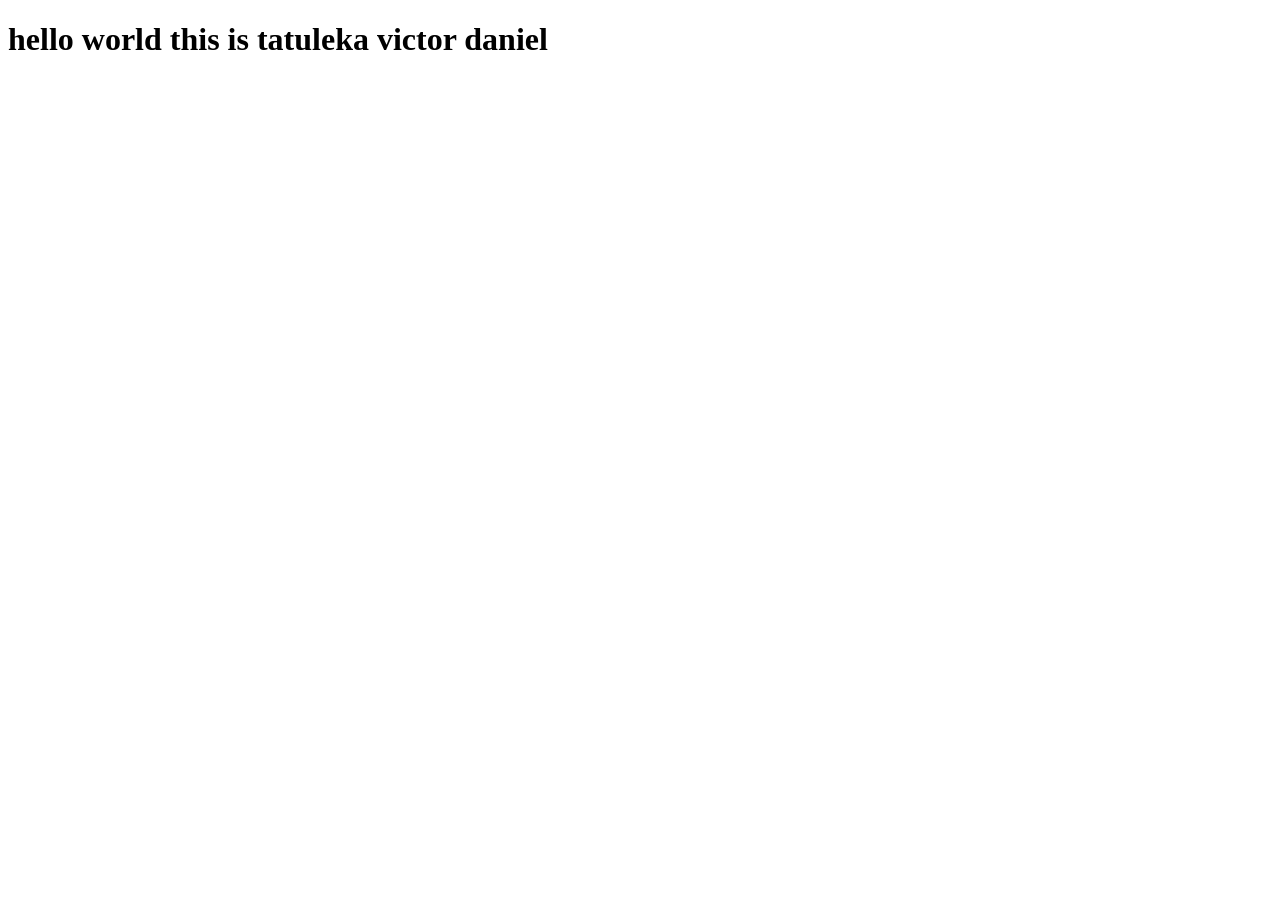
==== index.html @ 6329b4a7 "another vercel deployment" ====
<!DOCTYPE html>
<html lang="en">
<head>
    <meta charset="UTF-8">
    <meta name="viewport" content="width=device-width, initial-scale=1.0">
    <title>vercel upload</title>
</head>
<body>
    <h1>hello world this is tatuleka victor daniel</h1>
</body>
</html>
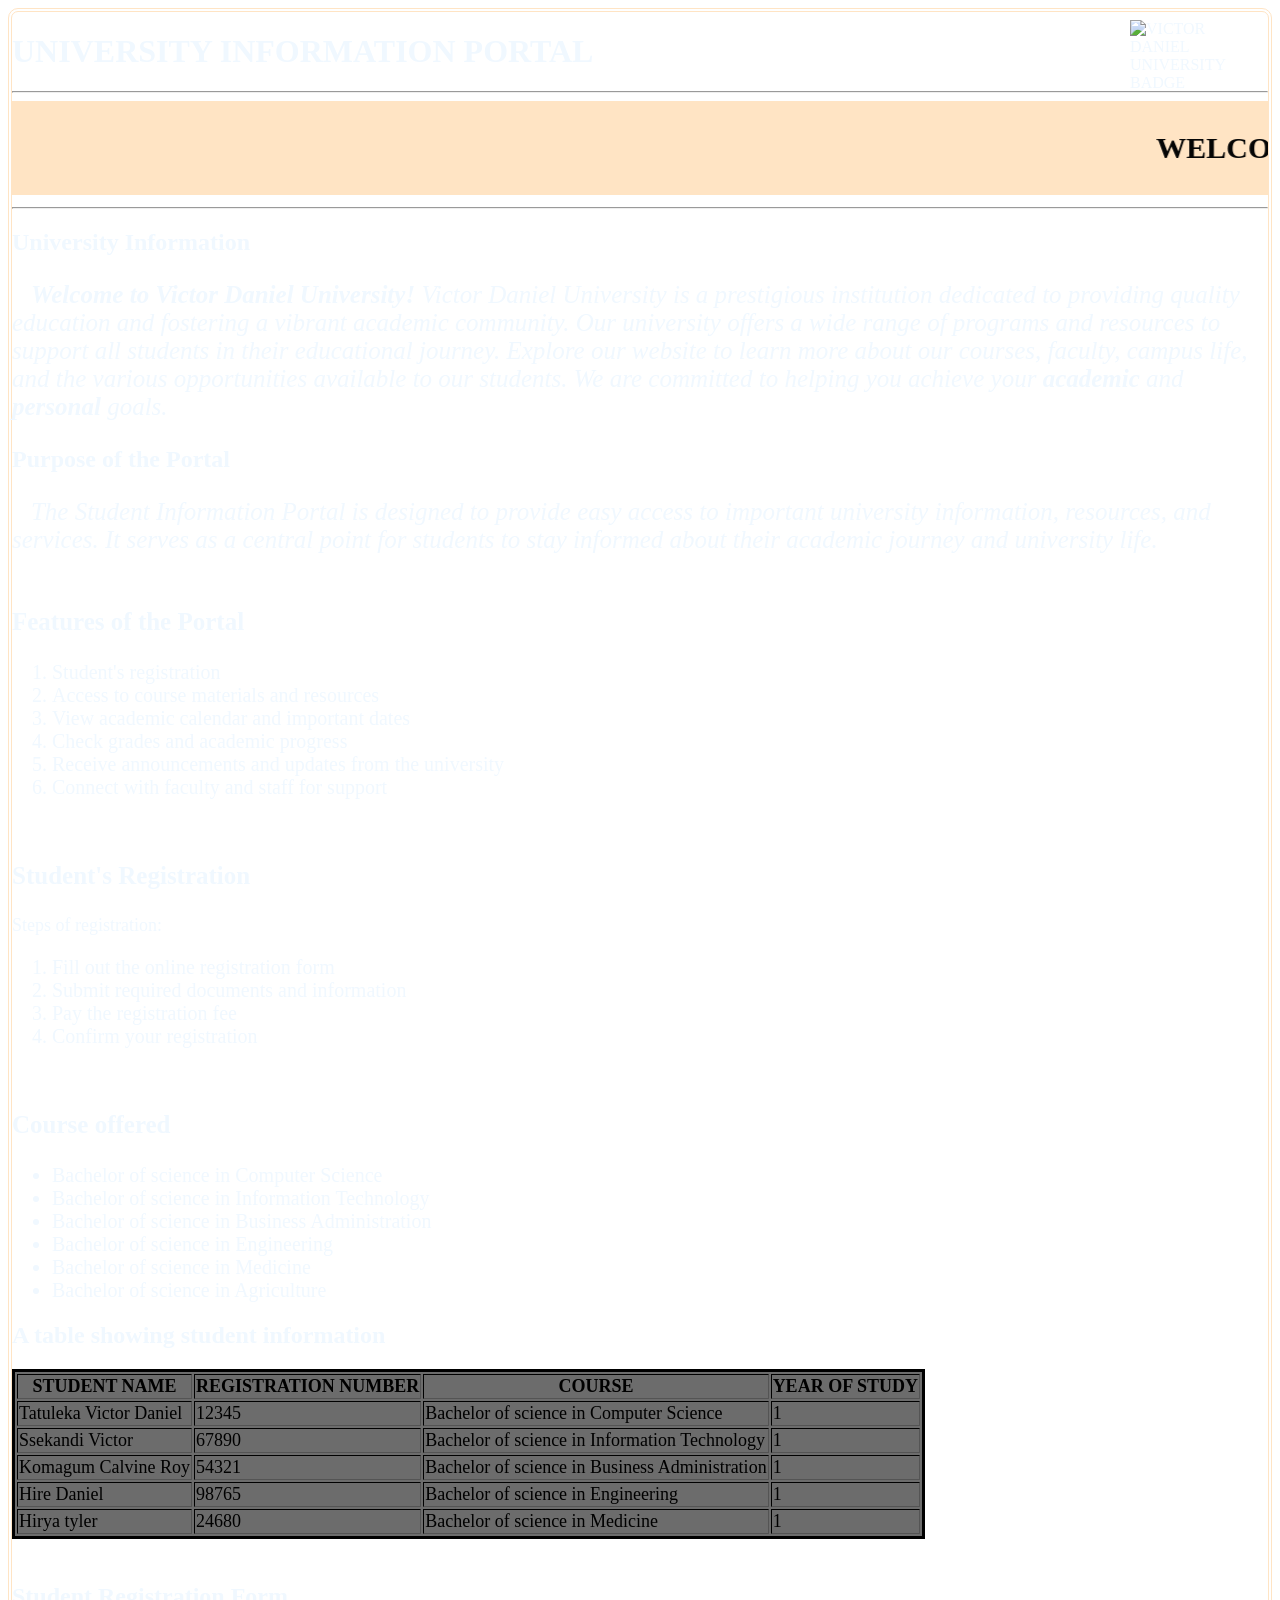
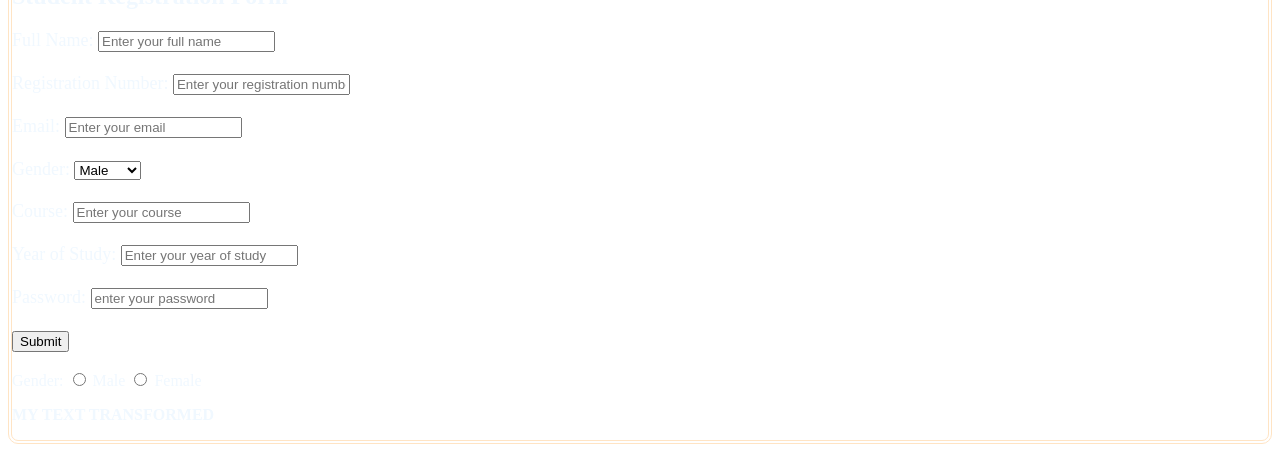
==== commit 19eefe0f: "add index.html" ====
--- a/index.html
+++ b/index.html
@@ -1,11 +1,138 @@
 <!DOCTYPE html>
 <html lang="en">
-<head>
+<head><link rel="stylesheet" href="style.css">
     <meta charset="UTF-8">
     <meta name="viewport" content="width=device-width, initial-scale=1.0">
-    <title>vercel upload</title>
-</head>
-<body>
-    <h1>hello world this is tatuleka victor daniel</h1>
+    <title>VICTOR DANIEL UNIVERSITY</title>
+    <style type="text/css">
+        body{background-image:url(G.jpg);
+       background-repeat: no-repeat;
+       background-attachment:scroll;
+       background-size: 100% 100%;   
+        }
+    </style>
+</head><H1 style="font: size 30px;"><strong> UNIVERSITY INFORMATION PORTAL</strong></H1>
+<hr>
+        <marquee behavior="scroll" direction="left" style="background-color: bisque;"><p style="color: rgb(5, 5, 5); font-size: 30px;"><strong>WELCOME TO VICTOR DANIEL UNIVERSITY INFORMATION PORTAL </strong></p></marquee>
+        <hr>
+<body style="color: aliceblue;border: 4px double white;border-color:bisque;border-radius: 10px;margin: left 1cm;table-layout: fixed;margin-top: 0.2cm;">
+    <h2>University Information</h2>
+    <section>
+        <i>
+        <p style="font-family: Cambria, Cochin, Georgia, Times, 'Times New Roman', serif;font-size: 20px;text-indent: 0.5cm;font-size: 25px;">
+           <strong>Welcome to Victor Daniel University!</strong> Victor Daniel University is a prestigious institution dedicated to providing quality education and fostering a vibrant academic community.
+            Our university offers a wide range of programs and resources to support all students in their educational journey. Explore our website to learn more about our courses, faculty, campus life, and the various opportunities available to our students.
+            We are committed to helping you achieve your <strong>academic</strong> and <strong>personal</strong> goals.</p>
+        </i>
+    </section>
+    <h2>Purpose of the Portal</h2>
+    <section>
+        <i>
+    <p style="font-family: Cambria, Cochin, Georgia, Times, 'Times New Roman', serif;font-size: 20px;text-indent: 0.5cm;font-size: 25px;">
+         The Student Information Portal is designed to provide easy access to important university information, resources, and services.
+         It serves as a central point for students to stay informed about their academic journey and university life.</p>
+        </i>
+    </section>
+    <hr style="border: 2px solid white; margin: 20px 0;">
+        <h3 style="font-size: 18px;font-size: 25px;">Features of the Portal</h3>
+            <ol style="font-size: 18px;font-size: 20px;">
+                <li>Student's registration</li>
+                <li>Access to course materials and resources</li>
+                <li>View academic calendar and important dates</li>
+                <li>Check grades and academic progress</li>
+                <li>Receive announcements and updates from the university</li>
+                <li>Connect with faculty and staff for support</li>
+            </ol><br>
+<h3 style="font-size: 18px;font-size: 25px;">Student's Registration</h3>
+<p style="font-size: 18px;">Steps of registration:</p>
+<ol style="font-size: 18px;font-size: 20px;">
+    <li>Fill out the online registration form</li>
+    <li>Submit required documents and information</li>
+    <li>Pay the registration fee</li>
+    <li>Confirm your registration</li>
+</ol><br>
+<h3 style="font-size: 18px;font-size: 25px;">Course offered</h3>
+<ul style="font-size: 18px;font-size: 20px;">
+    <li>Bachelor of science in Computer Science</li>
+    <li>Bachelor of science in Information Technology</li>
+    <li>Bachelor of science in Business Administration</li>
+    <li>Bachelor of science in Engineering</li>
+    <li>Bachelor of science in Medicine</li>
+    <li>Bachelor of science in Agriculture</li>
+</ul>
+<h2 class="one">A table showing student information</h2>
+<table border="2" style="font-size: 18px;background-color: rgb(108, 108, 108);color: black;border: solid black;border-style:solid;">
+    <tr>
+        <th>STUDENT NAME</th>
+        <th>REGISTRATION NUMBER</th>
+        <th>COURSE</th>
+        <th>YEAR OF STUDY</th>
+        
+    </tr>
+    <tr>
+        <td>Tatuleka Victor Daniel</td>
+        <td>12345</td>
+        <td>Bachelor of science in Computer Science</td>
+        <td>1</td>
+    </tr>
+    <tr>
+        <td>Ssekandi Victor</td>
+        <td>67890</td>
+        <td>Bachelor of science in Information Technology</td>
+        <td>1</td>
+    </tr>
+    <tr>
+        <td>Komagum Calvine Roy</td>
+        <td>54321</td>
+        <td>Bachelor of science in Business Administration</td>
+        <td>1</td>
+    </tr>
+    <tr>
+        <td>Hire Daniel</td>
+        <td>98765</td>
+        <td>Bachelor of science in Engineering</td>
+        <td>1</td>
+    </tr>
+    <tr>
+        <td>Hirya tyler</td>
+        <td>24680</td>
+        <td>Bachelor of science in Medicine</td>
+        <td>1</td>
+    </tr>
+
+    <!-- Add more rows as needed -->
+</table>
+<hr style="border: 2px solid white; margin: 20px 0;">
+<h2 class="two"><strong>Student Registration Form</strong></h2>
+<form style="font-size: 18px;">
+    <form action="register here" method="post">
+    <label for="Fullname">Full Name:</label>
+    <input type="text" id="fullname" name="fullname" placeholder="Enter your full name"><br><br>
+    <label for="Registration number">Registration Number:</label>
+    <input type="text" id="Registration number" name="Registration number" placeholder="Enter your registration number"><br><br>
+    <label for="email">Email:</label>
+    <input type="email" id="email" name="email" placeholder="Enter your email"><br><br>
+    <label for="gender">Gender:</label>
+    <select id="gender" name="gender">
+        <option value="male">Male</option>
+        <option value="female">Female</option>   
+    </select><br><br>
+    <label for="Course">Course:</label>
+    <input type="text" id="course" name="course" placeholder="Enter your course"><br><br>
+    <label for="year">Year of Study:</label>
+    <input type="text" id="year" name="year" placeholder="Enter your year of study"><br><br>
+    <label for="password">Password:</label>
+    <input type="password" id="password" name="password" placeholder="enter your password"><br><br>
+    <button type="submit">Submit</button>
+    
+</form>
+<img src="UNI BADGE.jpeg" alt="VICTOR DANIEL UNIVERSITY BADGE" width="130" height="130"  style="position:absolute; top: 20px; right: 20px;"><br>
+<label for="gender">Gender:</label>
+<input type="radio" name="gender" id="male" value="male">
+<label for="male">Male</label>
+<input type="radio" name="gender" id="female" value="female">
+<label for="female">Female</label>
+<br>
+<p class="dan"><strong>MY TEXT TRANSFORMED</strong></p>
 </body>
 </html>
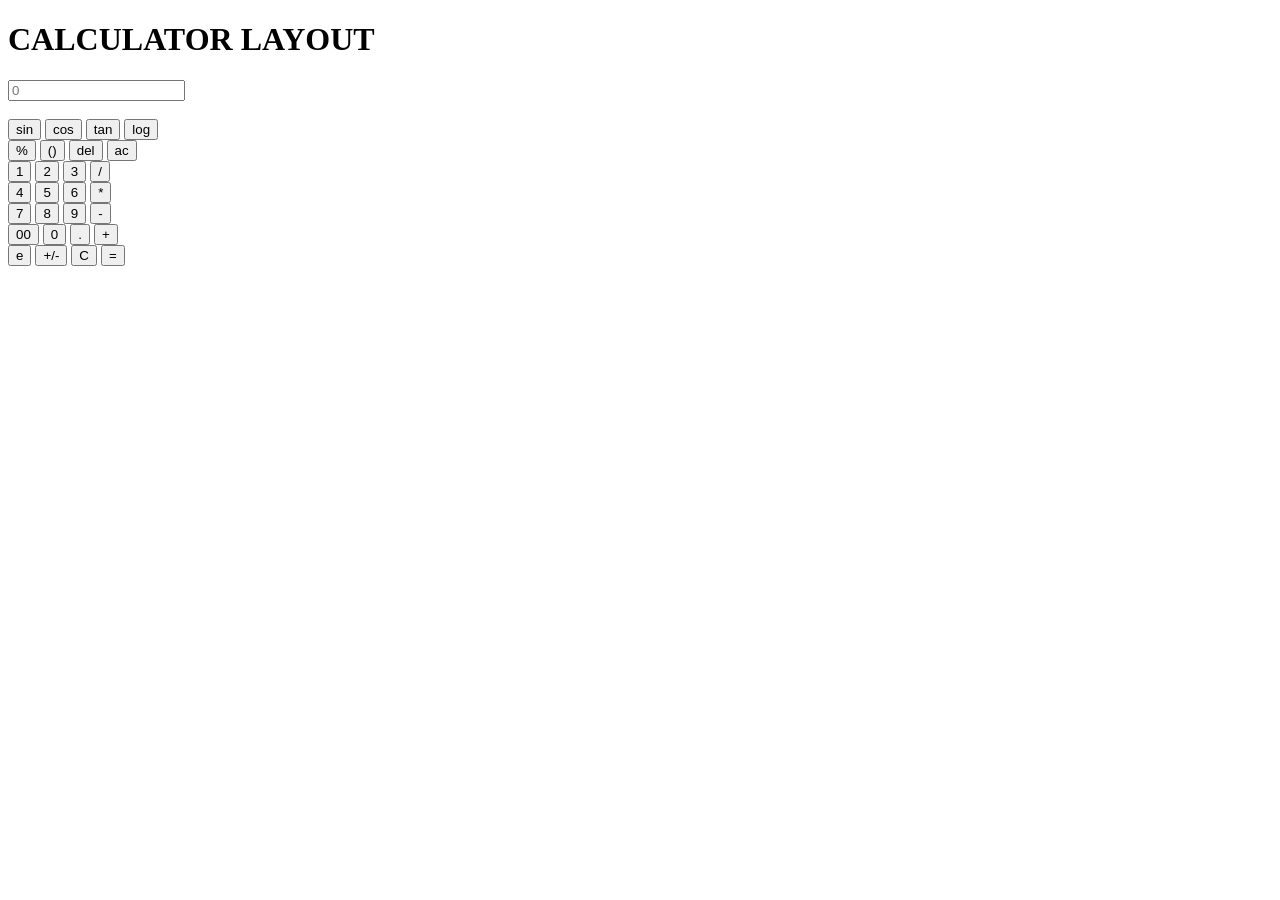
==== commit c8f63ccf: "all the work" ====
--- a/index.html
+++ b/index.html
@@ -1,138 +1,59 @@
 <!DOCTYPE html>
 <html lang="en">
-<head><link rel="stylesheet" href="style.css">
+<head><link rel="stylesheet" href="INDEX.CSS">
     <meta charset="UTF-8">
     <meta name="viewport" content="width=device-width, initial-scale=1.0">
-    <title>VICTOR DANIEL UNIVERSITY</title>
-    <style type="text/css">
-        body{background-image:url(G.jpg);
-       background-repeat: no-repeat;
-       background-attachment:scroll;
-       background-size: 100% 100%;   
-        }
-    </style>
-</head><H1 style="font: size 30px;"><strong> UNIVERSITY INFORMATION PORTAL</strong></H1>
-<hr>
-        <marquee behavior="scroll" direction="left" style="background-color: bisque;"><p style="color: rgb(5, 5, 5); font-size: 30px;"><strong>WELCOME TO VICTOR DANIEL UNIVERSITY INFORMATION PORTAL </strong></p></marquee>
-        <hr>
-<body style="color: aliceblue;border: 4px double white;border-color:bisque;border-radius: 10px;margin: left 1cm;table-layout: fixed;margin-top: 0.2cm;">
-    <h2>University Information</h2>
-    <section>
-        <i>
-        <p style="font-family: Cambria, Cochin, Georgia, Times, 'Times New Roman', serif;font-size: 20px;text-indent: 0.5cm;font-size: 25px;">
-           <strong>Welcome to Victor Daniel University!</strong> Victor Daniel University is a prestigious institution dedicated to providing quality education and fostering a vibrant academic community.
-            Our university offers a wide range of programs and resources to support all students in their educational journey. Explore our website to learn more about our courses, faculty, campus life, and the various opportunities available to our students.
-            We are committed to helping you achieve your <strong>academic</strong> and <strong>personal</strong> goals.</p>
-        </i>
-    </section>
-    <h2>Purpose of the Portal</h2>
-    <section>
-        <i>
-    <p style="font-family: Cambria, Cochin, Georgia, Times, 'Times New Roman', serif;font-size: 20px;text-indent: 0.5cm;font-size: 25px;">
-         The Student Information Portal is designed to provide easy access to important university information, resources, and services.
-         It serves as a central point for students to stay informed about their academic journey and university life.</p>
-        </i>
-    </section>
-    <hr style="border: 2px solid white; margin: 20px 0;">
-        <h3 style="font-size: 18px;font-size: 25px;">Features of the Portal</h3>
-            <ol style="font-size: 18px;font-size: 20px;">
-                <li>Student's registration</li>
-                <li>Access to course materials and resources</li>
-                <li>View academic calendar and important dates</li>
-                <li>Check grades and academic progress</li>
-                <li>Receive announcements and updates from the university</li>
-                <li>Connect with faculty and staff for support</li>
-            </ol><br>
-<h3 style="font-size: 18px;font-size: 25px;">Student's Registration</h3>
-<p style="font-size: 18px;">Steps of registration:</p>
-<ol style="font-size: 18px;font-size: 20px;">
-    <li>Fill out the online registration form</li>
-    <li>Submit required documents and information</li>
-    <li>Pay the registration fee</li>
-    <li>Confirm your registration</li>
-</ol><br>
-<h3 style="font-size: 18px;font-size: 25px;">Course offered</h3>
-<ul style="font-size: 18px;font-size: 20px;">
-    <li>Bachelor of science in Computer Science</li>
-    <li>Bachelor of science in Information Technology</li>
-    <li>Bachelor of science in Business Administration</li>
-    <li>Bachelor of science in Engineering</li>
-    <li>Bachelor of science in Medicine</li>
-    <li>Bachelor of science in Agriculture</li>
-</ul>
-<h2 class="one">A table showing student information</h2>
-<table border="2" style="font-size: 18px;background-color: rgb(108, 108, 108);color: black;border: solid black;border-style:solid;">
-    <tr>
-        <th>STUDENT NAME</th>
-        <th>REGISTRATION NUMBER</th>
-        <th>COURSE</th>
-        <th>YEAR OF STUDY</th>
-        
-    </tr>
-    <tr>
-        <td>Tatuleka Victor Daniel</td>
-        <td>12345</td>
-        <td>Bachelor of science in Computer Science</td>
-        <td>1</td>
-    </tr>
-    <tr>
-        <td>Ssekandi Victor</td>
-        <td>67890</td>
-        <td>Bachelor of science in Information Technology</td>
-        <td>1</td>
-    </tr>
-    <tr>
-        <td>Komagum Calvine Roy</td>
-        <td>54321</td>
-        <td>Bachelor of science in Business Administration</td>
-        <td>1</td>
-    </tr>
-    <tr>
-        <td>Hire Daniel</td>
-        <td>98765</td>
-        <td>Bachelor of science in Engineering</td>
-        <td>1</td>
-    </tr>
-    <tr>
-        <td>Hirya tyler</td>
-        <td>24680</td>
-        <td>Bachelor of science in Medicine</td>
-        <td>1</td>
-    </tr>
+    <title>VICTOR DANIEL'S CALCULATOR</title>
+</head>
+<body>
+    <H1>CALCULATOR LAYOUT</H1>
+    <div id="calculator">
+    <div class="shape">
+            <div>
+            <input type="text" placeholder="0" id="display">
+        </div><br>
+        <div>
+            <button class="function">sin</button>
+              <button class="function">cos</button>
+                <button class="function">tan</button>
+                <button class="function">log</button>
+                </div>
+                <div>
+                <button class="function">%</button>
+                <button class="function">()</button>
+                <button class="function">del</button>
+                <button class="function">ac</button>
+                </div>
+                <div>
+                <button class="value">1</button>
+                <button class="value">2</button>
+                <button class="value">3</button>
+                <button class="operator">/</button>
+                </div>
+                <div>
+                <button class="value">4</button>
+                <button class="value">5</button>
+                <button class="value">6</button>
+                <button class="operator">*</button>
+                </div>
+                <div>
+                <button class="value">7</button>
+                <button class="value">8</button>
+                <button class="value">9</button>
+                <button class="operator">-</button>
+                </div>
+                <div>
+                <button class="value">00</button>
+                <button class="value">0</button>
+                <button class="value">.</button>
+                <button class="operator">+</button>
+                </div>
+                <div>
+                <button class="function">e</button>
+                <button class="function">+/-</button>
+                <button  class="function">C</button>
+                <button class="operator">=</button>
+                </div>
 
-    <!-- Add more rows as needed -->
-</table>
-<hr style="border: 2px solid white; margin: 20px 0;">
-<h2 class="two"><strong>Student Registration Form</strong></h2>
-<form style="font-size: 18px;">
-    <form action="register here" method="post">
-    <label for="Fullname">Full Name:</label>
-    <input type="text" id="fullname" name="fullname" placeholder="Enter your full name"><br><br>
-    <label for="Registration number">Registration Number:</label>
-    <input type="text" id="Registration number" name="Registration number" placeholder="Enter your registration number"><br><br>
-    <label for="email">Email:</label>
-    <input type="email" id="email" name="email" placeholder="Enter your email"><br><br>
-    <label for="gender">Gender:</label>
-    <select id="gender" name="gender">
-        <option value="male">Male</option>
-        <option value="female">Female</option>   
-    </select><br><br>
-    <label for="Course">Course:</label>
-    <input type="text" id="course" name="course" placeholder="Enter your course"><br><br>
-    <label for="year">Year of Study:</label>
-    <input type="text" id="year" name="year" placeholder="Enter your year of study"><br><br>
-    <label for="password">Password:</label>
-    <input type="password" id="password" name="password" placeholder="enter your password"><br><br>
-    <button type="submit">Submit</button>
-    
-</form>
-<img src="UNI BADGE.jpeg" alt="VICTOR DANIEL UNIVERSITY BADGE" width="130" height="130"  style="position:absolute; top: 20px; right: 20px;"><br>
-<label for="gender">Gender:</label>
-<input type="radio" name="gender" id="male" value="male">
-<label for="male">Male</label>
-<input type="radio" name="gender" id="female" value="female">
-<label for="female">Female</label>
-<br>
-<p class="dan"><strong>MY TEXT TRANSFORMED</strong></p>
 </body>
 </html>
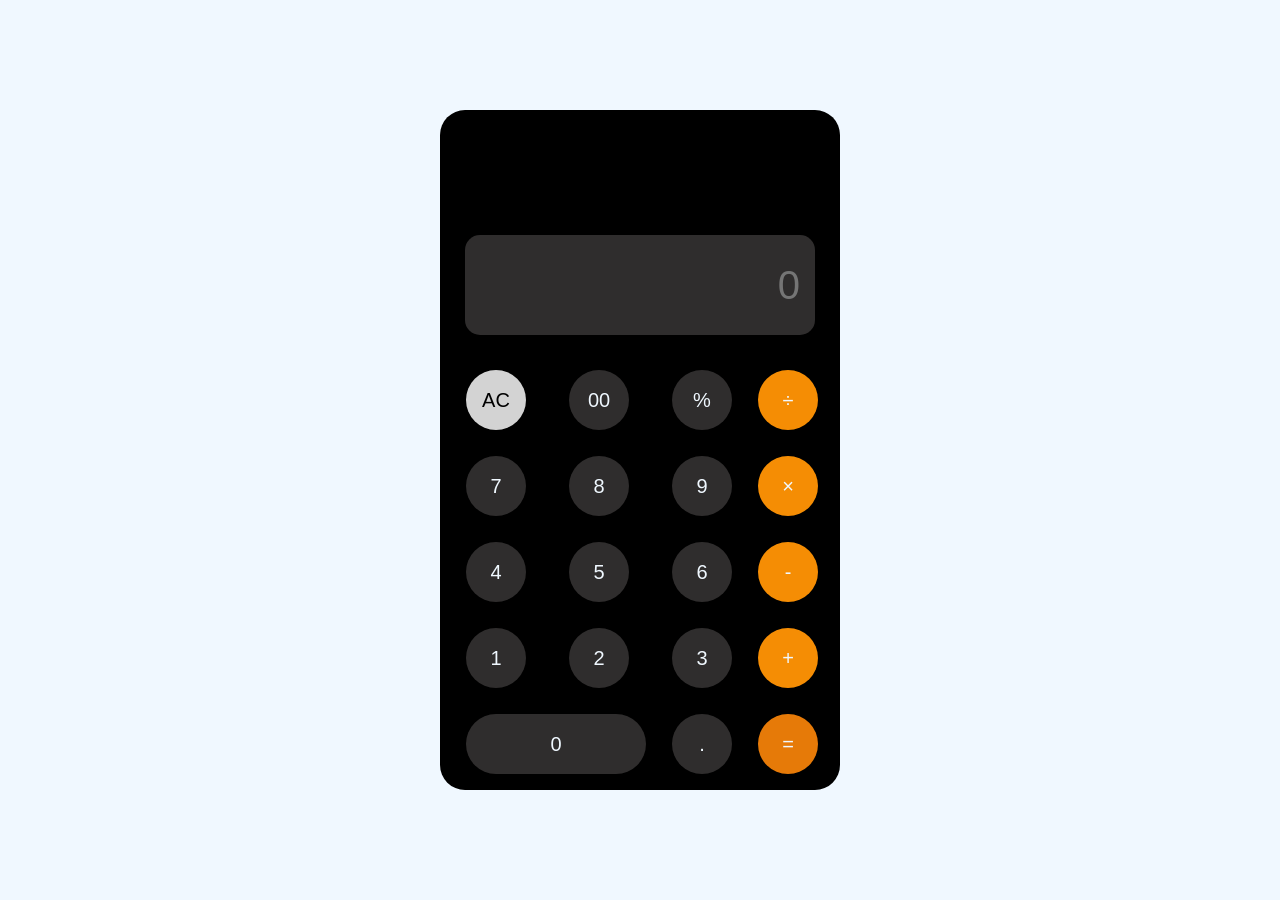
==== commit 3c7124fe: "modified calculator" ====
--- a/index.html
+++ b/index.html
@@ -1,59 +1,37 @@
 <!DOCTYPE html>
 <html lang="en">
-<head><link rel="stylesheet" href="INDEX.CSS">
+<head><link rel="stylesheet" href="STYLE.CSS">
     <meta charset="UTF-8">
     <meta name="viewport" content="width=device-width, initial-scale=1.0">
-    <title>VICTOR DANIEL'S CALCULATOR</title>
+    <title>MODERN WEB CALCULATOR INTERFACE DESIGN</title>
 </head>
 <body>
-    <H1>CALCULATOR LAYOUT</H1>
     <div id="calculator">
-    <div class="shape">
-            <div>
-            <input type="text" placeholder="0" id="display">
-        </div><br>
-        <div>
-            <button class="function">sin</button>
-              <button class="function">cos</button>
-                <button class="function">tan</button>
-                <button class="function">log</button>
-                </div>
-                <div>
-                <button class="function">%</button>
-                <button class="function">()</button>
-                <button class="function">del</button>
-                <button class="function">ac</button>
-                </div>
-                <div>
-                <button class="value">1</button>
-                <button class="value">2</button>
-                <button class="value">3</button>
-                <button class="operator">/</button>
-                </div>
-                <div>
-                <button class="value">4</button>
-                <button class="value">5</button>
-                <button class="value">6</button>
-                <button class="operator">*</button>
-                </div>
-                <div>
-                <button class="value">7</button>
-                <button class="value">8</button>
-                <button class="value">9</button>
-                <button class="operator">-</button>
-                </div>
-                <div>
-                <button class="value">00</button>
-                <button class="value">0</button>
-                <button class="value">.</button>
-                <button class="operator">+</button>
-                </div>
-                <div>
-                <button class="function">e</button>
-                <button class="function">+/-</button>
-                <button  class="function">C</button>
-                <button class="operator">=</button>
-                </div>
-
+        <input id="display" placeholder="0"readonly>
+        <div id="keys">
+            
+            <button onclick="appendtodisplay('AC')" class="ac">AC</button>
+            <button onclick="appendtodisplay('00')">00</button>
+            <button onclick="appendtodisplay('%')">%</button>
+            <button onclick="appendtodisplay('÷')" class="operator">÷</button>
+            <button onclick="appendtodisplay('7')">7</button>
+            <button onclick="appendtodisplay('8')" >8</button>
+            <button onclick="appendtodisplay('9')">9</button>
+            <button onclick="appendtodisplay('×')" class="operator">×</button>
+            <button onclick="appendtodisplay('4')">4</button>
+            <button onclick="appendtodisplay('5')">5</button>
+            <button onclick="appendtodisplay('6')">6</button>
+            <button onclick="appendtodisplay('-')" class="operator">-</button>
+            <button onclick="appendtodisplay('1')">1</button>
+            <button onclick="appendtodisplay('2')">2</button>
+            <button onclick="appendtodisplay('3')">3</button>
+            <button onclick="appendtodisplay('+')" class="operator">+</button>
+            <button onclick="appendtodisplay('0')" class="zero">0</button>
+            <button onclick="appendtodisplay('.')">.</button>
+            <button onclick="appendtodisplay('=')" class="equals">=</button>
+            
+</div>
+ </div>
+    
 </body>
 </html>
--- a/STYLE.CSS
+++ b/STYLE.CSS
@@ -0,0 +1,91 @@
+button{
+    width: 60px;
+    height: 60px;
+    border-radius: 50px;
+    border: none;
+    background-color: rgb(47, 45, 45);
+    color: aliceblue;
+    font-size:20px;
+    font-weight:100px;
+    cursor:pointer;
+    column-gap: 38px;
+    margin-left:-24px;
+    margin-top:10px;
+    font-family: Arial, sans-serif;
+    
+    
+}
+#keys{
+    display:grid;
+    grid-template-columns:repeat(4,1fr);
+    gap: 16px;
+    padding:25px;
+    column-gap:50px;
+    font-family:san sans-serif;
+
+}
+#calculator{
+    background-color: black;
+    border-radius:25px;
+    box-sizing: border-box;
+    width: 400px;
+    padding: 25px;
+    height: 680px;
+    
+}
+#display{
+    margin-top:100px;
+    padding-right:15px;
+    width: 100%;
+    height: 100px;
+    font-size:40px;
+    text-align: right;
+    border: none;
+    background-color: rgb(47,45,45);
+    border-radius:15px ;
+    box-sizing:border-box ;
+    color:white;
+    font-family: -apple-system, BlinkMacSystemFont, 'Segoe UI', Roboto, Oxygen, Ubuntu, Cantarell, 'Open Sans', 'Helvetica Neue', sans-serif;
+    font-size: bold;
+}
+body{
+    margin: 0;
+    display: flex;
+    justify-content: center;
+    align-items: center;
+    height: 100vh;
+    background-color: aliceblue;
+}
+button:hover{
+    background-color: gray;
+}
+button:active{
+    background-color: lightgrey;
+}
+.operator{
+    background-color: rgb(245, 141, 4);
+}
+.operator:hover{
+    background-color: rgb(184, 156, 103);
+}
+.operator:active{
+        background-color: rgb(239, 201, 130)
+}
+.ac{
+    background-color: lightgray;
+    color: black;
+}
+.zero{
+    grid-column:span 2;
+    width: 180px;
+}
+.equals{
+    grid-column: 4;
+    background-color: rgb(230, 122, 8);
+}
+.equals:hover{
+    background-color: rgb(184, 156, 103);
+}
+.equals:active{
+    background-color: rgb(239, 201, 130)
+}
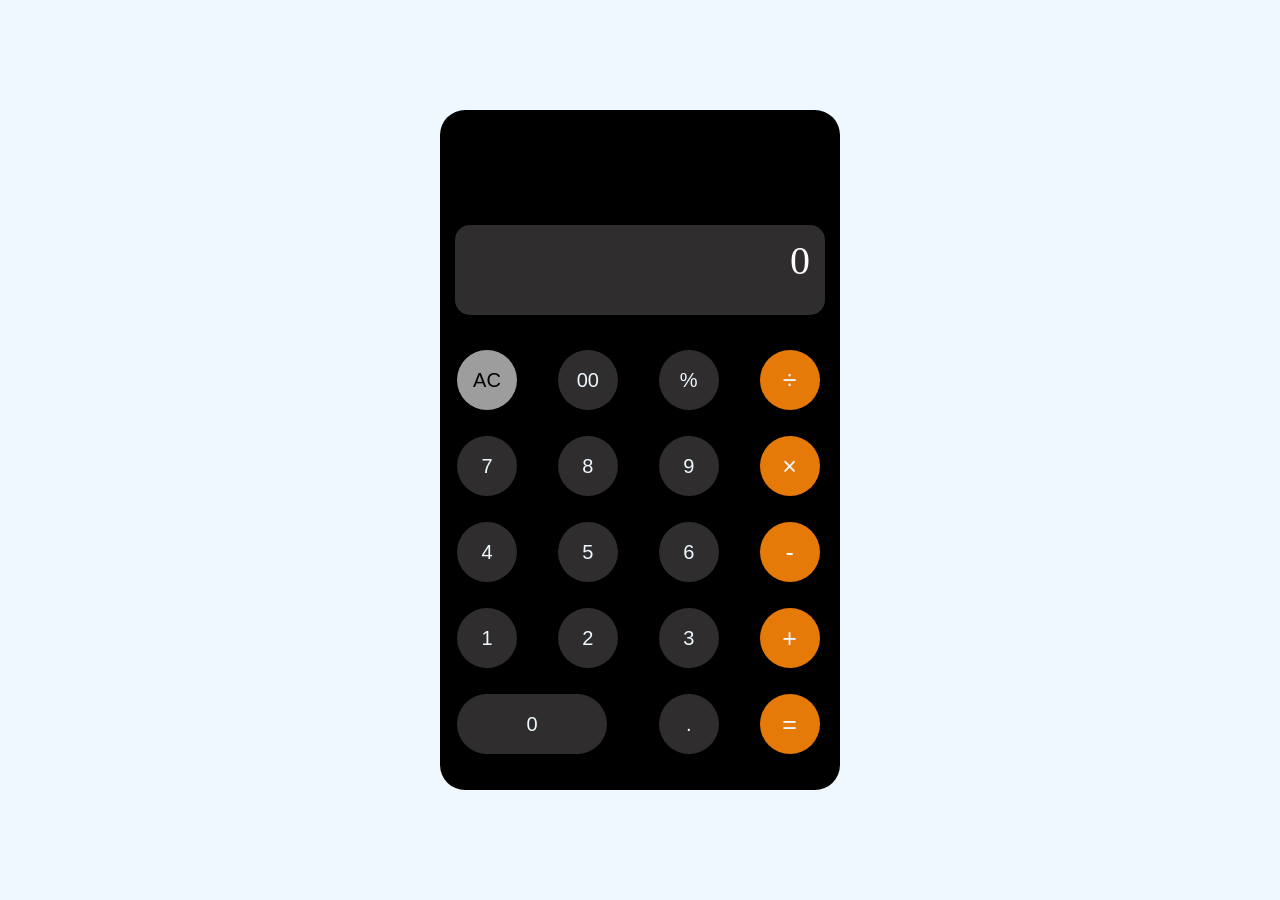
==== commit 1d9481cf: "complete calculator" ====
--- a/index.html
+++ b/index.html
@@ -7,7 +7,7 @@
 </head>
 <body>
     <div id="calculator">
-        <input id="display" placeholder="0"readonly>
+        <input id="display"placeholder="0"readonly>
         <div id="keys">
             
             <button onclick="appendtodisplay('AC')" class="ac">AC</button>
--- a/STYLE.CSS
+++ b/STYLE.CSS
@@ -8,7 +8,7 @@
     font-size:20px;
     font-weight:100px;
     cursor:pointer;
-    column-gap: 38px;
+    column-gap:38px;
     margin-left:-24px;
     margin-top:10px;
     font-family: Arial, sans-serif;
@@ -20,8 +20,10 @@
     grid-template-columns:repeat(4,1fr);
     gap: 16px;
     padding:25px;
-    column-gap:50px;
+    column-gap:21%;
     font-family:san sans-serif;
+    margin-left:-9px ;
+    margin-bottom:20px;
 
 }
 #calculator{
@@ -31,13 +33,16 @@
     width: 400px;
     padding: 25px;
     height: 680px;
+    cursor:pointer;
     
 }
 #display{
-    margin-top:100px;
+    margin-top:90px;
     padding-right:15px;
-    width: 100%;
-    height: 100px;
+    padding-bottom:20px;
+    margin-left:-10px;
+    width:370px;
+    height: 90px;
     font-size:40px;
     text-align: right;
     border: none;
@@ -63,7 +68,8 @@
     background-color: lightgrey;
 }
 .operator{
-    background-color: rgb(245, 141, 4);
+   background-color: rgb(230, 122, 8);
+    font-size:25px;
 }
 .operator:hover{
     background-color: rgb(184, 156, 103);
@@ -72,20 +78,26 @@
         background-color: rgb(239, 201, 130)
 }
 .ac{
-    background-color: lightgray;
+    background-color: rgb(158, 157, 157);
     color: black;
+    font-weight:549;
 }
 .zero{
     grid-column:span 2;
-    width: 180px;
+    width: 150px;
 }
 .equals{
     grid-column: 4;
     background-color: rgb(230, 122, 8);
+    font-size:25px;
 }
 .equals:hover{
     background-color: rgb(184, 156, 103);
 }
 .equals:active{
     background-color: rgb(239, 201, 130)
+}
+::placeholder{
+    font-family: 'Times New Roman', Times, serif;
+    color:white;
 }
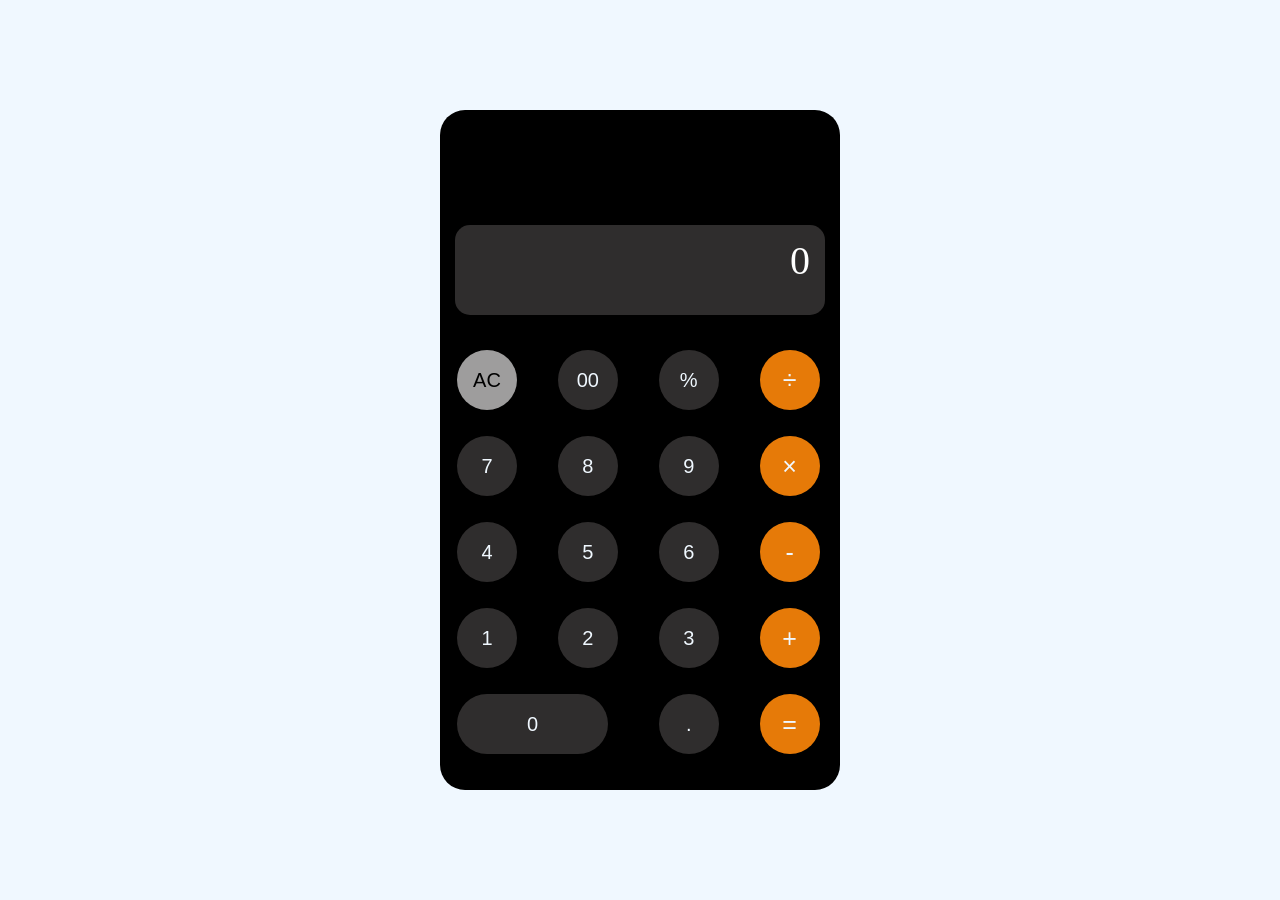
==== commit bc3c8b50: "my finished calculator assignment" ====
--- a/index.html
+++ b/index.html
@@ -7,28 +7,28 @@
 </head>
 <body>
     <div id="calculator">
-        <input id="display"placeholder="0"readonly>
+        <input id="display"placeholder= "0" readonly>
         <div id="keys">
             
             <button onclick="appendtodisplay('AC')" class="ac">AC</button>
             <button onclick="appendtodisplay('00')">00</button>
             <button onclick="appendtodisplay('%')">%</button>
-            <button onclick="appendtodisplay('÷')" class="operator">÷</button>
+            <button class="operator">÷</button>
             <button onclick="appendtodisplay('7')">7</button>
             <button onclick="appendtodisplay('8')" >8</button>
             <button onclick="appendtodisplay('9')">9</button>
-            <button onclick="appendtodisplay('×')" class="operator">×</button>
+            <button class="operator">×</button>
             <button onclick="appendtodisplay('4')">4</button>
             <button onclick="appendtodisplay('5')">5</button>
             <button onclick="appendtodisplay('6')">6</button>
-            <button onclick="appendtodisplay('-')" class="operator">-</button>
+            <button class="operator">-</button>
             <button onclick="appendtodisplay('1')">1</button>
             <button onclick="appendtodisplay('2')">2</button>
             <button onclick="appendtodisplay('3')">3</button>
-            <button onclick="appendtodisplay('+')" class="operator">+</button>
+            <button class="operator">+</button>
             <button onclick="appendtodisplay('0')" class="zero">0</button>
             <button onclick="appendtodisplay('.')">.</button>
-            <button onclick="appendtodisplay('=')" class="equals">=</button>
+            <button class="equals">=</button>
             
 </div>
  </div>
--- a/STYLE.CSS
+++ b/STYLE.CSS
@@ -23,7 +23,7 @@
     column-gap:21%;
     font-family:san sans-serif;
     margin-left:-9px ;
-    margin-bottom:20px;
+    margin-bottom:21px;
 
 }
 #calculator{
@@ -84,7 +84,7 @@
 }
 .zero{
     grid-column:span 2;
-    width: 150px;
+    width: 151px;
 }
 .equals{
     grid-column: 4;
